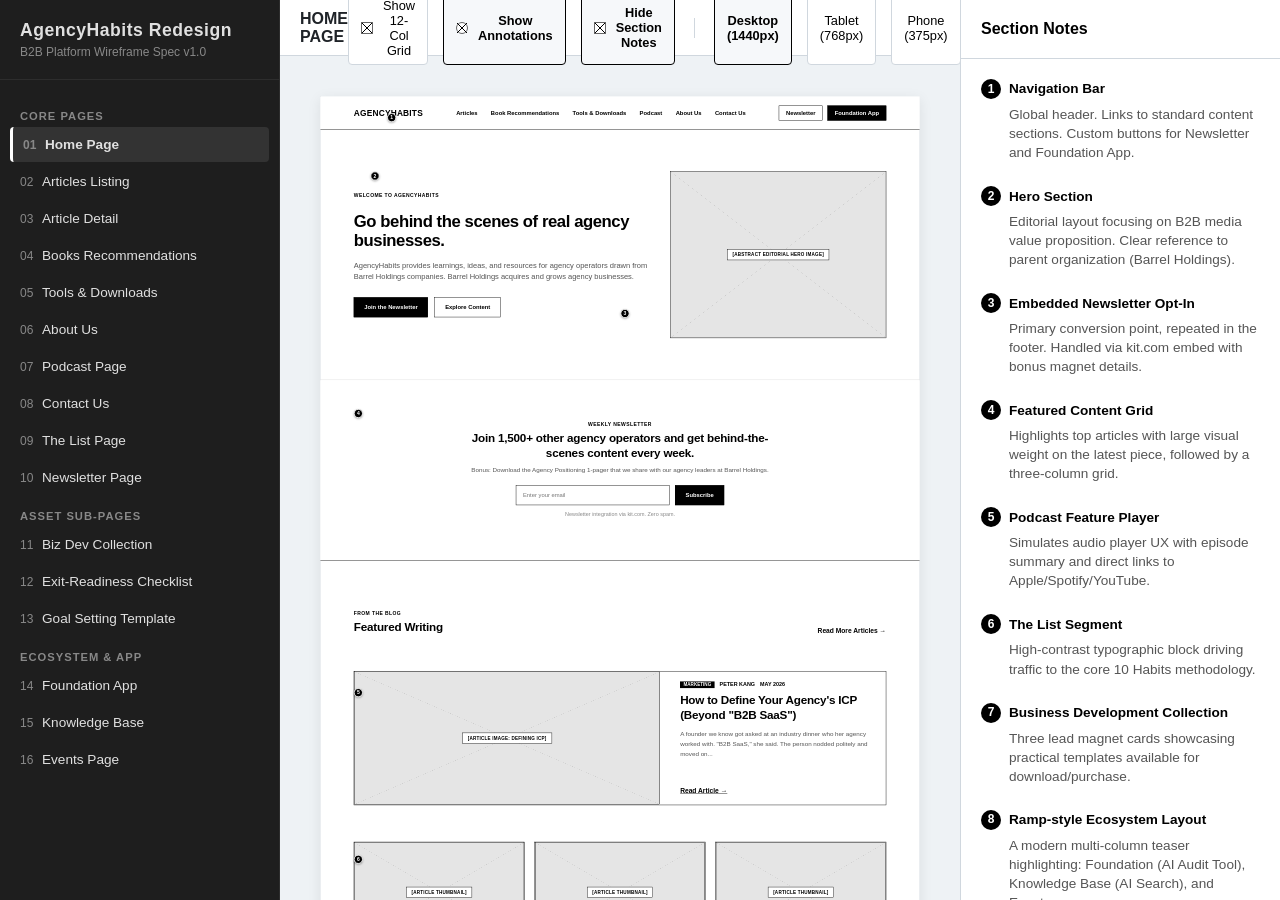
==== agencyhabits-wireframe/index.html @ 3f17bd8f "Add files via upload" ====
<!DOCTYPE html>
<html lang="en">
<head>
  <meta charset="UTF-8">
  <meta name="viewport" content="width=device-width, initial-scale=1.0">
  <title>AgencyHabits Redesign — Wireframes Spec</title>
  <link rel="stylesheet" href="styles.css">
</head>
<body>

  <!-- LEFT PANEL: Side navigation list of wireframes -->
  <aside class="sidebar">
    <div class="sidebar-header">
      <h1>AgencyHabits Redesign</h1>
      <p>B2B Platform Wireframe Spec v1.0</p>
    </div>
    
    <nav class="sidebar-menu">
      <div class="menu-section-title">Core Pages</div>
      <div class="menu-item active" data-page-id="home" onclick="navigateTo('home')">
        <span class="menu-item-num">01</span> Home Page
      </div>
      <div class="menu-item" data-page-id="articles" onclick="navigateTo('articles')">
        <span class="menu-item-num">02</span> Articles Listing
      </div>
      <div class="menu-item" data-page-id="article_template" onclick="navigateTo('article_template')">
        <span class="menu-item-num">03</span> Article Detail
      </div>
      <div class="menu-item" data-page-id="books" onclick="navigateTo('books')">
        <span class="menu-item-num">04</span> Books Recommendations
      </div>
      <div class="menu-item" data-page-id="tools" onclick="navigateTo('tools')">
        <span class="menu-item-num">05</span> Tools & Downloads
      </div>
      <div class="menu-item" data-page-id="about" onclick="navigateTo('about')">
        <span class="menu-item-num">06</span> About Us
      </div>
      <div class="menu-item" data-page-id="podcast" onclick="navigateTo('podcast')">
        <span class="menu-item-num">07</span> Podcast Page
      </div>
      <div class="menu-item" data-page-id="contact" onclick="navigateTo('contact')">
        <span class="menu-item-num">08</span> Contact Us
      </div>
      <div class="menu-item" data-page-id="thelist" onclick="navigateTo('thelist')">
        <span class="menu-item-num">09</span> The List Page
      </div>
      <div class="menu-item" data-page-id="newsletter" onclick="navigateTo('newsletter')">
        <span class="menu-item-num">10</span> Newsletter Page
      </div>

      <div class="menu-section-title">Asset Sub-Pages</div>
      <div class="menu-item" data-page-id="bizdev_collection" onclick="navigateTo('bizdev_collection')">
        <span class="menu-item-num">11</span> Biz Dev Collection
      </div>
      <div class="menu-item" data-page-id="exit_checklist" onclick="navigateTo('exit_checklist')">
        <span class="menu-item-num">12</span> Exit-Readiness Checklist
      </div>
      <div class="menu-item" data-page-id="goal_template" onclick="navigateTo('goal_template')">
        <span class="menu-item-num">13</span> Goal Setting Template
      </div>

      <div class="menu-section-title">Ecosystem & App</div>
      <div class="menu-item" data-page-id="foundation" onclick="navigateTo('foundation')">
        <span class="menu-item-num">14</span> Foundation App
      </div>
      <div class="menu-item" data-page-id="kb" onclick="navigateTo('kb')">
        <span class="menu-item-num">15</span> Knowledge Base
      </div>
      <div class="menu-item" data-page-id="events" onclick="navigateTo('events')">
        <span class="menu-item-num">16</span> Events Page
      </div>
    </nav>
  </aside>

  <!-- MIDDLE: Main layout workspace -->
  <main class="main-layout">
    <!-- Top toolbar controls -->
    <div class="control-bar">
      <div class="page-title-display" id="page-title-display">HOME PAGE</div>
      <div class="view-controls">
        <!-- Canvas view controls -->
        <button class="btn-control" id="btn-grid" onclick="toggleGrid()">
          <span class="wf-icon-placeholder" style="width: 12px; height: 12px; border-color: #666; margin-right: 4px;"></span> Show 12-Col Grid
        </button>
        <button class="btn-control active" id="btn-annotations" onclick="toggleAnnotations()">
          <span class="wf-icon-placeholder wf-icon-circle" style="width: 12px; height: 12px; border-color: #666; margin-right: 4px;"></span> Show Annotations
        </button>
        <button class="btn-control active" id="btn-section-notes" onclick="toggleSectionNotes()">
          <span class="wf-icon-placeholder" style="width: 12px; height: 12px; border-color: #666; margin-right: 4px;"></span> Hide Section Notes
        </button>
        
        <span style="border-left: 1px solid #d0d7de; margin: 0 4px; height: 20px; align-self: center;"></span>

        <!-- Device viewport switcher -->
        <button class="btn-control active" id="btn-device-desktop" onclick="setDeviceView('desktop')">
          Desktop (1440px)
        </button>
        <button class="btn-control" id="btn-device-tablet" onclick="setDeviceView('tablet')">
          Tablet (768px)
        </button>
        <button class="btn-control" id="btn-device-phone" onclick="setDeviceView('phone')">
          Phone (375px)
        </button>
      </div>
    </div>

    <!-- Wireframe canvas space -->
    <div class="canvas-viewport" id="canvas-viewport">
      <div class="canvas-scale-wrapper" id="canvas-scale-wrapper">
        <div class="wireframe-canvas" id="wireframe-canvas">
          <!-- Rendered wireframes and overlay badges go here -->
        </div>
      </div>
    </div>
  </main>

  <!-- RIGHT PANEL: Annotation details -->
  <aside class="annotation-sidebar" id="annotation-sidebar">
    <div class="annotation-sidebar-header">
      <h2>Section Notes</h2>
    </div>
    <div class="annotation-list" id="annotation-list">
      <!-- Annotation items go here -->
    </div>
  </aside>

  <!-- MOBILE ACCESS BLOCK OVERLAY (Triggers on physical phone screen sizes) -->
  <div class="mobile-block-overlay">
    <div class="mobile-block-content">
      <span class="mobile-block-icon">🖥️</span>
      <h2>Цей прототип доступний тільки з ПК</h2>
      <p>Будь ласка, відкрийте це посилання на комп'ютері або ноутбуку для перегляду інтерактивних вайрфреймів.</p>
    </div>
  </div>

  <script src="app.js"></script>
</body>
</html>
---- agencyhabits-wireframe/styles.css ----
/* Design System & Presentation CSS for AgencyHabits Wireframes */

/* 1. PRESENTATION WRAPPER (Figma-like workspace) */
:root {
  --bg-workspace: #eef2f5;
  --bg-sidebar: #1e1e1e;
  --text-sidebar: #e0e0e0;
  --text-sidebar-muted: #888888;
  --border-sidebar: #2d2d2d;
  --accent-blue: #007acc;
  
  /* Wireframe variables */
  --wf-bg: #ffffff;
  --wf-text: #000000;
  --wf-text-muted: #555555;
  --wf-border: #000000;
  --wf-border-muted: #cccccc;
  --wf-placeholder-bg: #e5e5e5;
  --wf-placeholder-text: #666666;
}

* {
  box-sizing: border-box;
  margin: 0;
  padding: 0;
}

body {
  font-family: -apple-system, BlinkMacSystemFont, "Segoe UI", Roboto, Helvetica, Arial, sans-serif;
  background-color: var(--bg-workspace);
  overflow: hidden;
  height: 100vh;
  display: flex;
}

/* Sidebar Navigation */
.sidebar {
  width: 280px;
  min-width: 280px;
  max-width: 280px;
  background-color: var(--bg-sidebar);
  color: var(--text-sidebar);
  border-right: 1px solid var(--border-sidebar);
  display: flex;
  flex-direction: column;
  height: 100vh;
  z-index: 10;
  flex-shrink: 0;
}

.sidebar-header {
  padding: 20px;
  border-bottom: 1px solid var(--border-sidebar);
}

.sidebar-header h1 {
  font-size: 1.1rem;
  font-weight: 700;
  letter-spacing: 0.5px;
}

.sidebar-header p {
  font-size: 0.75rem;
  color: var(--text-sidebar-muted);
  margin-top: 4px;
}

.sidebar-menu {
  flex: 1;
  overflow-y: auto;
  padding: 15px 10px;
}

.menu-section-title {
  font-size: 0.7rem;
  text-transform: uppercase;
  color: var(--text-sidebar-muted);
  font-weight: 700;
  margin: 15px 10px 5px 10px;
  letter-spacing: 1px;
}

.menu-item {
  display: flex;
  align-items: center;
  padding: 10px;
  font-size: 0.85rem;
  color: var(--text-sidebar);
  text-decoration: none;
  border-radius: 4px;
  margin-bottom: 2px;
  cursor: pointer;
  transition: background-color 0.2s;
}

.menu-item:hover {
  background-color: #2a2a2a;
}

.menu-item.active {
  background-color: #333333;
  font-weight: 600;
  border-left: 3px solid #ffffff;
}

.menu-item-num {
  font-size: 0.75rem;
  color: var(--text-sidebar-muted);
  width: 22px;
}

/* Control Bar at Top of Canvas */
.main-layout {
  flex: 1;
  display: flex;
  flex-direction: column;
  height: 100vh;
  position: relative;
  min-width: 0;
}

.control-bar {
  height: 56px;
  background-color: #ffffff;
  border-bottom: 1px solid #d0d7de;
  display: flex;
  align-items: center;
  justify-content: space-between;
  padding: 0 20px;
  z-index: 5;
}

.page-title-display {
  font-size: 1rem;
  font-weight: 600;
  color: #1f2328;
}

.view-controls {
  display: flex;
  gap: 15px;
}

.btn-control {
  background: #ffffff;
  border: 1px solid #d0d7de;
  padding: 6px 12px;
  border-radius: 4px;
  font-size: 0.8rem;
  font-weight: 500;
  cursor: pointer;
  display: flex;
  align-items: center;
  gap: 6px;
}

.btn-control:hover {
  background: #f6f8fa;
  border-color: #8c959f;
}

.btn-control.active {
  background: #f6f8fa;
  border-color: #000000;
  font-weight: 600;
}

/* Main Canvas Viewport */
.canvas-viewport {
  flex: 1;
  overflow-y: auto;
  overflow-x: hidden;
  padding: 40px;
  display: flex;
  justify-content: center;
  align-items: flex-start;
  position: relative;
}

/* Canvas Scale Wrapper to handle Framer-like zoom-to-fit scroll boundaries */
.canvas-scale-wrapper {
  position: relative;
  display: flex;
  justify-content: center;
  align-items: flex-start;
  transform-origin: top center;
  transition: width 0.2s ease, height 0.2s ease;
}

/* Desktop Canvas container (Locks to 1440px wide) */
.wireframe-canvas {
  min-height: 900px;
  background-color: var(--wf-bg);
  box-shadow: 0 8px 30px rgba(0, 0, 0, 0.08);
  border: 1px solid #d0d7de;
  position: relative;
  transform-origin: top center;
  flex-shrink: 0;
  display: flex;
  flex-direction: column;
}

/* 12-Column Grid Overlay */
.grid-overlay {
  position: absolute;
  top: 0;
  left: 0;
  width: 100%;
  height: 100%;
  pointer-events: none;
  z-index: 100;
  display: grid;
  grid-template-columns: repeat(12, 1fr);
  column-gap: 24px;
  padding: 0 80px; /* Generous margins */
  opacity: 0.15;
  display: none; /* Toggleable */
}

.grid-overlay-col {
  background-color: #ff0000;
  height: 100%;
}

/* Annotation Sidebar Pane */
.annotation-sidebar {
  width: 320px;
  min-width: 320px;
  max-width: 320px;
  background-color: #ffffff;
  border-left: 1px solid #d0d7de;
  display: flex;
  flex-direction: column;
  height: 100vh;
  z-index: 10;
  flex-shrink: 0;
}

.annotation-sidebar-header {
  padding: 20px;
  border-bottom: 1px solid #d0d7de;
}

.annotation-sidebar-header h2 {
  font-size: 1rem;
  font-weight: 600;
}

.annotation-list {
  flex: 1;
  overflow-y: auto;
  padding: 20px;
}

.annotation-item {
  margin-bottom: 24px;
  font-size: 0.85rem;
  line-height: 1.4;
}

.annotation-item-header {
  display: flex;
  align-items: center;
  gap: 8px;
  margin-bottom: 6px;
}

.annotation-num {
  width: 20px;
  height: 20px;
  border-radius: 50%;
  background-color: #000000;
  color: #ffffff;
  font-size: 0.75rem;
  font-weight: 700;
  display: flex;
  align-items: center;
  justify-content: center;
}

.annotation-title {
  font-weight: 600;
}

.annotation-body {
  color: #555555;
  padding-left: 28px;
}

.annotation-badge {
  position: absolute;
  width: 22px;
  height: 22px;
  border-radius: 50%;
  background-color: #000000;
  color: #ffffff;
  font-size: 0.75rem;
  font-weight: 700;
  display: flex;
  align-items: center;
  justify-content: center;
  border: 2px solid #ffffff;
  box-shadow: 0 2px 5px rgba(0,0,0,0.3);
  z-index: 99;
  cursor: pointer;
}

/* 2. WIREFRAME GLOBAL COMPONENT STYLING */

/* Typography */
.wf-h1 {
  font-family: inherit;
  font-size: 40px;
  line-height: 1.15;
  font-weight: 800;
  color: var(--wf-text);
  letter-spacing: -1px;
}

.wf-h2 {
  font-family: inherit;
  font-size: 28px;
  line-height: 1.25;
  font-weight: 700;
  color: var(--wf-text);
  letter-spacing: -0.5px;
}

.wf-h3 {
  font-family: inherit;
  font-size: 20px;
  line-height: 1.3;
  font-weight: 700;
  color: var(--wf-text);
}

.wf-h4 {
  font-family: inherit;
  font-size: 16px;
  line-height: 1.4;
  font-weight: 700;
  color: var(--wf-text);
}

.wf-body-large {
  font-size: 18px;
  line-height: 1.5;
  color: var(--wf-text-muted);
}

.wf-body {
  font-size: 15px;
  line-height: 1.6;
  color: var(--wf-text-muted);
}

.wf-body-small {
  font-size: 13px;
  line-height: 1.5;
  color: var(--wf-text-muted);
}

/* Grid & Layout Units */
.grid-container {
  display: grid;
  grid-template-columns: repeat(12, 1fr);
  column-gap: 24px;
  row-gap: 48px; /* Generous spacing between rows when wrapping */
  padding: 0 80px;
  width: 100%;
}

.wf-section-pad {
  padding-top: 120px; /* Enormous breathing room */
  padding-bottom: 120px; /* Enormous breathing room */
  border-bottom: 1px solid var(--wf-border-muted);
}

/* Global Nav Bar */
.wf-nav {
  height: 80px;
  border-bottom: 1px solid var(--wf-border);
  display: flex;
  align-items: center;
  justify-content: space-between;
  padding: 0 80px;
  background: var(--wf-bg);
}

.wf-logo {
  font-size: 20px;
  font-weight: 800;
  text-transform: uppercase;
  letter-spacing: 0.5px;
  text-decoration: none;
  color: var(--wf-text);
}

.wf-nav-links {
  display: flex;
  gap: 32px;
}

.wf-nav-link {
  text-decoration: none;
  font-size: 14px;
  font-weight: 600;
  color: var(--wf-text);
}

.wf-nav-link:hover {
  text-decoration: underline;
}

/* Global Footer */
.wf-footer {
  border-top: 1px solid var(--wf-border);
  padding: 100px 80px;
  background: var(--wf-bg);
}

.wf-footer-top {
  display: flex;
  justify-content: space-between;
  margin-bottom: 40px;
}

.wf-footer-links {
  display: grid;
  grid-template-columns: repeat(2, 1fr);
  column-gap: 60px;
  row-gap: 12px;
}

.wf-footer-link {
  font-size: 14px;
  text-decoration: none;
  color: var(--wf-text);
  font-weight: 500;
}

.wf-footer-link:hover {
  text-decoration: underline;
}

.wf-footer-bottom {
  display: flex;
  justify-content: space-between;
  align-items: center;
  padding-top: 24px;
  border-top: 1px solid var(--wf-border-muted);
}

.wf-footer-copyright {
  font-size: 13px;
  color: var(--wf-text-muted);
}

/* Shared UI Components */
.wf-btn {
  display: inline-flex;
  align-items: center;
  justify-content: center;
  padding: 12px 24px;
  font-size: 14px;
  font-weight: 600;
  text-decoration: none;
  cursor: pointer;
  height: 48px;
  border-radius: 0; /* Boxy wireframe aesthetic */
  transition: opacity 0.2s;
}

.wf-btn-primary {
  background-color: var(--wf-text);
  color: var(--wf-bg);
  border: 1px solid var(--wf-text);
}

.wf-btn-secondary {
  background-color: var(--wf-bg);
  color: var(--wf-text);
  border: 1px solid var(--wf-text);
}

.wf-btn-primary:hover, .wf-btn-secondary:hover {
  opacity: 0.8;
}

.wf-input-text {
  height: 48px;
  padding: 0 16px;
  border: 1px solid var(--wf-border);
  font-size: 14px;
  outline: none;
  background-color: var(--wf-bg);
  width: 100%;
}

.wf-label {
  font-size: 12px;
  font-weight: 700;
  text-transform: uppercase;
  letter-spacing: 1px;
  display: block;
  margin-bottom: 8px;
}

/* Custom Wireframe Placeholders */
.wf-placeholder-box {
  background-color: var(--wf-placeholder-bg);
  border: 1px solid var(--wf-border);
  position: relative;
  display: flex;
  align-items: center;
  justify-content: center;
  overflow: hidden;
}

/* Standard X Background for Wireframe Placeholders */
.wf-placeholder-box::before, .wf-placeholder-box::after {
  content: "";
  position: absolute;
  top: 0;
  left: 0;
  width: 100%;
  height: 100%;
  pointer-events: none;
}

.wf-placeholder-box::before {
  background: linear-gradient(to top right, transparent calc(50% - 0.5px), var(--wf-border-muted) 50%, transparent calc(50% + 0.5px));
}

.wf-placeholder-box::after {
  background: linear-gradient(to top left, transparent calc(50% - 0.5px), var(--wf-border-muted) 50%, transparent calc(50% + 0.5px));
}

.wf-placeholder-label {
  background-color: var(--wf-bg);
  color: var(--wf-text);
  padding: 6px 12px;
  border: 1px solid var(--wf-border);
  font-size: 11px;
  font-weight: 700;
  text-transform: uppercase;
  z-index: 1;
  letter-spacing: 0.5px;
}

/* Geometric Icon Placeholders */
.wf-icon-placeholder {
  width: 24px;
  height: 24px;
  border: 1px solid var(--wf-border);
  display: inline-flex;
  align-items: center;
  justify-content: center;
  position: relative;
  background-color: var(--wf-bg);
  flex-shrink: 0;
}

.wf-icon-placeholder::before, .wf-icon-placeholder::after {
  content: "";
  position: absolute;
  top: 0;
  left: 0;
  width: 100%;
  height: 100%;
}
.wf-icon-placeholder::before {
  background: linear-gradient(to top right, transparent calc(50% - 0.5px), var(--wf-border) 50%, transparent calc(50% + 0.5px));
}
.wf-icon-placeholder::after {
  background: linear-gradient(to top left, transparent calc(50% - 0.5px), var(--wf-border) 50%, transparent calc(50% + 0.5px));
}

.wf-icon-circle {
  border-radius: 50%;
}

/* 3. PAGE-SPECIFIC CONTAINER ELEMENTS */

.wf-newsletter-cta-band {
  background-color: var(--wf-bg);
  border-bottom: 1px solid var(--wf-border);
  padding: 100px 80px;
}

.wf-newsletter-cta-content {
  max-width: 800px;
  margin: 0 auto;
  text-align: center;
}

.wf-newsletter-form {
  display: flex;
  gap: 12px;
  margin-top: 24px;
  justify-content: center;
  max-width: 500px;
  margin-left: auto;
  margin-right: auto;
}

/* Article Cards */
.wf-article-card {
  border: 1px solid var(--wf-border);
  background: var(--wf-bg);
  display: flex;
  flex-direction: column;
}

.wf-article-card-large {
  grid-column: span 12;
  display: grid;
  grid-template-columns: repeat(12, 1fr);
  column-gap: 24px;
  border: 1px solid var(--wf-border);
}

.wf-article-card-image {
  height: 240px;
  width: 100%;
}

.wf-article-card-content {
  padding: 24px;
  display: flex;
  flex-direction: column;
  justify-content: space-between;
  flex: 1;
}

.wf-meta-row {
  display: flex;
  align-items: center;
  gap: 12px;
  margin-bottom: 12px;
  font-size: 13px;
  font-weight: 600;
  text-transform: uppercase;
}

.wf-category-tag {
  background: var(--wf-text);
  color: var(--wf-bg);
  padding: 2px 8px;
  font-size: 11px;
}

/* Book Cards */
.wf-book-card {
  border: 1px solid var(--wf-border);
  padding: 24px;
  display: flex;
  gap: 24px;
  background: var(--wf-bg);
}

.wf-book-cover {
  width: 120px;
  height: 180px;
  flex-shrink: 0;
}

.wf-book-info {
  display: flex;
  flex-direction: column;
  justify-content: space-between;
}

/* Tool cards */
.wf-tool-card {
  border: 1px solid var(--wf-border);
  display: flex;
  margin-bottom: 40px;
  background: var(--wf-bg);
}

.wf-tool-card-reverse {
  flex-direction: row-reverse;
}

.wf-tool-image {
  width: 50%;
  height: 360px;
}

.wf-tool-content {
  width: 50%;
  padding: 48px;
  display: flex;
  flex-direction: column;
  justify-content: center;
}

/* Accordion */
.wf-accordion {
  border: 1px solid var(--wf-border);
  margin-bottom: 12px;
  background: var(--wf-bg);
}

.wf-accordion-header {
  padding: 20px 24px;
  font-weight: 700;
  display: flex;
  justify-content: space-between;
  align-items: center;
  cursor: pointer;
  user-select: none;
}

.wf-accordion-content {
  padding: 0 24px 20px 24px;
  color: var(--wf-text-muted);
  display: none;
}

.wf-accordion.open .wf-accordion-content {
  display: block;
}

.wf-accordion-icon {
  font-size: 18px;
  font-weight: bold;
}

/* Filter Tabs */
.wf-filters {
  display: flex;
  gap: 8px;
  margin-top: 24px;
  margin-bottom: 40px;
  flex-wrap: wrap;
  align-items: center;
  justify-content: space-between;
}

.wf-filter-tabs {
  display: flex;
  gap: 8px;
  flex-wrap: wrap;
}

.wf-filter-tab {
  padding: 8px 16px;
  border: 1px solid var(--wf-border-muted);
  font-size: 13px;
  font-weight: 600;
  cursor: pointer;
  background: var(--wf-bg);
}

.wf-filter-tab.active {
  border-color: var(--wf-border);
  background: var(--wf-text);
  color: var(--wf-bg);
}

/* Reading Progress Bar */
.wf-reading-progress-container {
  position: sticky;
  top: 0;
  width: 100%;
  height: 4px;
  background-color: var(--wf-border-muted);
  z-index: 1000;
}

.wf-reading-progress-bar {
  height: 100%;
  width: 30%; /* Will animate or stay static in wireframe */
  background-color: var(--wf-text);
}

/* Numbered Items for The List */
.wf-list-item {
  padding: 60px 0;
  border-bottom: 1px solid var(--wf-border-muted);
}

.wf-list-item-num {
  font-size: 64px;
  font-family: Georgia, serif;
  font-weight: bold;
  line-height: 1;
  margin-bottom: 16px;
}

/* General Layout helpers */
.flex-row {
  display: flex;
}

.gap-large {
  gap: 40px;
}

.align-center {
  align-items: center;
}

.justify-between {
  justify-content: space-between;
}

.flex-1 {
  flex: 1;
}

.width-60 {
  width: 60%;
}

.width-40 {
  width: 40%;
}

/* 4. RESPONSIVE MEDIA QUERIES FOR WIREFRAME CANVAS CONTENT (REMOVED: Handled dynamically by canvas device switcher to prevent desktop layout breakage on narrow browser viewports) */

/* 5. CANVAS DEVICE SWITCHER SPECIFIC OVERRIDES */
.wireframe-canvas.view-desktop {
  width: 1440px !important;
  min-width: 1440px !important;
  max-width: 1440px !important;
}

.wireframe-canvas.view-tablet {
  width: 768px !important;
  min-width: 768px !important;
  max-width: 768px !important;
}

.wireframe-canvas.view-phone {
  width: 375px !important;
  min-width: 375px !important;
  max-width: 375px !important;
}

/* Tablet Responsive Canvas Overrides */
.view-tablet .grid-container {
  padding: 0 40px !important;
  column-gap: 20px !important;
  row-gap: 32px !important;
}

.view-tablet .grid-container > * {
  grid-column: span 12 !important;
}

.view-tablet .wf-section-pad {
  padding-top: 80px !important;
  padding-bottom: 80px !important;
}

.view-tablet .wf-nav {
  padding: 20px 40px !important;
  height: auto !important;
  flex-direction: column !important;
  gap: 16px !important;
}

.view-tablet .wf-nav-links {
  gap: 16px !important;
  flex-wrap: wrap !important;
  justify-content: center !important;
}

.view-tablet .wf-article-card-large {
  grid-template-columns: 1fr !important;
}

.view-tablet .wf-article-card-large > div {
  grid-column: span 12 !important;
}

.view-tablet .wf-footer, .view-tablet .wf-newsletter-cta-band {
  padding: 60px 40px !important;
}

/* Tablet Typography Overrides */
.view-tablet .wf-h1 { font-size: 32px !important; line-height: 1.2 !important; }
.view-tablet .wf-h2 { font-size: 24px !important; line-height: 1.25 !important; }
.view-tablet .wf-h3 { font-size: 18px !important; line-height: 1.3 !important; }
.view-tablet .wf-h4 { font-size: 15px !important; }


/* Phone Responsive Canvas Overrides */
.view-phone .grid-container {
  padding: 0 20px !important;
  column-gap: 12px !important;
  row-gap: 24px !important;
}

.view-phone .grid-container > * {
  grid-column: span 12 !important;
}

.view-phone .wf-section-pad {
  padding-top: 60px !important;
  padding-bottom: 60px !important;
}

.view-phone .wf-nav {
  padding: 16px 20px !important;
  height: auto !important;
  flex-direction: column !important;
  gap: 12px !important;
  align-items: center !important;
}

.view-phone .wf-nav-links {
  flex-direction: column !important;
  gap: 12px !important;
  align-items: center !important;
}

.view-phone .wf-article-card-large {
  grid-template-columns: 1fr !important;
}

.view-phone .wf-article-card-large > div {
  grid-column: span 12 !important;
}

.view-phone .wf-footer, .view-phone .wf-newsletter-cta-band {
  padding: 48px 20px !important;
}

/* Phone Typography Overrides */
.view-phone .wf-h1 { font-size: 24px !important; line-height: 1.25 !important; letter-spacing: -0.5px !important; }
.view-phone .wf-h2 { font-size: 20px !important; line-height: 1.3 !important; }
.view-phone .wf-h3 { font-size: 16px !important; line-height: 1.35 !important; }
.view-phone .wf-h4 { font-size: 14px !important; }
.view-phone .wf-body-large { font-size: 15px !important; line-height: 1.5 !important; }
.view-phone .wf-body { font-size: 14px !important; line-height: 1.55 !important; }
.view-phone .wf-body-small { font-size: 12px !important; line-height: 1.5 !important; }


/* Universal selector overrides inside Tablet / Phone views to stack 2-col and 3-col layouts */
.view-tablet div[style*="grid-template-columns: repeat(2, 1fr)"],
.view-phone div[style*="grid-template-columns: repeat(2, 1fr)"],
.view-tablet div[style*="grid-template-columns: repeat(3, 1fr)"],
.view-phone div[style*="grid-template-columns: repeat(3, 1fr)"],
.view-tablet div[style*="grid-template-columns: repeat(12, 1fr)"],
.view-phone div[style*="grid-template-columns: repeat(12, 1fr)"] {
  grid-template-columns: 1fr !important;
  gap: 24px !important;
}

/* Force all inline grid items to span full width to prevent column breakage */
.view-tablet [style*="grid-column"],
.view-phone [style*="grid-column"] {
  grid-column: 1 / -1 !important;
}

/* Reset hardcoded height sections to flow dynamically when stacked */
.view-tablet section[style*="height:"],
.view-phone section[style*="height:"] {
  height: auto !important;
  min-height: 500px !important;
  padding-top: 60px !important;
  padding-bottom: 60px !important;
}

.view-tablet .wf-tool-card, .view-phone .wf-tool-card {
  flex-direction: column !important;
}

.view-tablet .wf-tool-image, .view-phone .wf-tool-image,
.view-tablet .wf-tool-content, .view-phone .wf-tool-content {
  width: 100% !important;
  padding: 24px !important;
}

.view-phone .wf-placeholder-box {
  height: 160px !important; /* Scale down card thumbnails and images on mobile */
  min-height: 0 !important; /* Overrides inline min-heights like 320px */
}

.view-tablet .wf-placeholder-box {
  min-height: 0 !important; /* Overrides inline min-heights like 320px */
}

.view-phone .annotation-badge {
  left: auto !important;
  right: 12px !important;
}

.view-phone .wf-newsletter-form {
  flex-direction: column !important;
  width: 100% !important;
  max-width: 100% !important;
  gap: 12px !important;
}

.view-phone .wf-newsletter-form input,
.view-phone .wf-newsletter-form button {
  width: 100% !important;
}

/* Stacking book cards on mobile to avoid horizontal squishing */
.view-phone .wf-book-card {
  flex-direction: column !important;
  align-items: center !important;
  text-align: center !important;
  gap: 16px !important;
  padding: 20px !important;
}

.view-phone .wf-book-cover {
  width: 100px !important;
  height: 150px !important;
}

.view-phone .wf-book-info {
  gap: 12px !important;
}

/* Resizing list step numbers to fit mobile screen widths */
.view-phone .wf-list-item-num {
  font-size: 48px !important;
  margin-bottom: 8px !important;
}

.view-tablet .wf-list-item-num {
  font-size: 56px !important;
}

/* Universal selector overrides for inline padded blocks inside Tablet / Phone views */
.view-phone [style*="padding: 48px"] { padding: 24px !important; }
.view-phone [style*="padding: 40px"] { padding: 20px !important; }
.view-phone [style*="padding: 32px"] { padding: 16px !important; }
.view-phone [style*="padding: 24px"] { padding: 16px !important; }
.view-phone [style*="padding: 20px"] { padding: 12px !important; }

.view-tablet [style*="padding: 48px"] { padding: 32px !important; }
.view-tablet [style*="padding: 40px"] { padding: 24px !important; }
.view-tablet [style*="padding: 32px"] { padding: 20px !important; }


/* ==========================================
   PHASE 5 SPECIFIC BUG FIXES (MOBILE ADAPTATION)
   ========================================== */

/* 1. Footer layout fixes on mobile (stacked top, stacked bottom, 2-col links) */
.view-phone .wf-footer-top {
  flex-direction: column !important;
  align-items: flex-start !important;
  gap: 32px !important;
}

.view-phone .wf-footer-links {
  grid-template-columns: repeat(2, 1fr) !important;
  gap: 16px !important;
  width: 100% !important;
}

.view-phone .wf-footer-bottom {
  flex-direction: column !important;
  align-items: flex-start !important;
  gap: 12px !important;
}

/* 2. Home Page Featured Podcast Player mobile stack and centering */
.view-phone div[style*="display: flex; gap: 24px; align-items: center;"] {
  flex-direction: column !important;
  align-items: center !important;
  text-align: center !important;
}

.view-phone div[style*="display: flex; gap: 24px; align-items: center;"] .wf-placeholder-box {
  width: 160px !important;
  height: 160px !important;
  margin-bottom: 8px !important;
}

.view-phone div[style*="display: flex; gap: 24px; align-items: center;"] div[style*="display: flex; align-items: center;"] {
  flex-direction: column !important;
  align-items: center !important;
  gap: 8px !important;
}

/* 3. Articles Listing Featured section layouts stack and size equalization */
.view-phone div[style*="grid-template-columns: repeat(12, 1fr)"] > div[style*="grid-column: span 8"],
.view-tablet div[style*="grid-template-columns: repeat(12, 1fr)"] > div[style*="grid-column: span 8"] {
  height: 220px !important;
}

.view-phone div[style*="grid-template-columns: repeat(12, 1fr)"] > div[style*="grid-column: span 8"] p,
.view-tablet div[style*="grid-template-columns: repeat(12, 1fr)"] > div[style*="grid-column: span 8"] p {
  display: none !important; /* Hide long excerpt paragraph */
}

.view-phone div[style*="grid-template-columns: repeat(12, 1fr)"] > div[style*="grid-column: span 8"] h2,
.view-tablet div[style*="grid-template-columns: repeat(12, 1fr)"] > div[style*="grid-column: span 8"] h2 {
  font-size: 16px !important;
  line-height: 1.3 !important;
}

.view-phone div[style*="grid-template-columns: repeat(12, 1fr)"] > div[style*="grid-column: span 8"] div[style*="padding: 40px"],
.view-tablet div[style*="grid-template-columns: repeat(12, 1fr)"] > div[style*="grid-column: span 8"] div[style*="padding: 40px"] {
  padding: 20px !important;
}

.view-phone div[style*="grid-template-columns: repeat(12, 1fr)"] > div[style*="grid-column: span 4"],
.view-tablet div[style*="grid-template-columns: repeat(12, 1fr)"] > div[style*="grid-column: span 4"] {
  height: auto !important;
  display: flex !important;
  flex-direction: column !important;
  gap: 24px !important;
}

.view-phone div[style*="grid-template-columns: repeat(12, 1fr)"] > div[style*="grid-column: span 4"] > div,
.view-tablet div[style*="grid-template-columns: repeat(12, 1fr)"] > div[style*="grid-column: span 4"] > div {
  height: 220px !important;
  flex: none !important;
}

/* 4. Podcast Page Archive Search Layout & Stacking list items */
.view-phone div[style*="display: flex; justify-content: space-between; align-items: center; padding: 20px; border: 1px solid #000;"] {
  flex-direction: column !important;
  align-items: stretch !important;
  gap: 16px !important;
  padding: 16px !important;
}

.view-phone div[style*="display: flex; justify-content: space-between; align-items: center; padding: 20px; border: 1px solid #000;"] > div[style*="display: flex; align-items: center; gap: 20px;"] {
  flex-wrap: wrap !important;
  gap: 12px !important;
}

.view-phone div[style*="display: flex; justify-content: space-between; align-items: center; padding: 20px; border: 1px solid #000;"] > div[style*="display: flex; align-items: center; gap: 20px;"] > div {
  width: 100% !important; /* Force title text wrap */
}

.view-phone div[style*="display: flex; justify-content: space-between; align-items: center; padding: 20px; border: 1px solid #000;"] button {
  width: 100% !important;
}

/* General Archive Headers stack (All Episodes search stack) */
.view-phone div[style*="display: flex; justify-content: space-between; align-items: center; margin-bottom: 32px;"] {
  flex-direction: column !important;
  align-items: flex-start !important;
  gap: 12px !important;
}

.view-phone div[style*="display: flex; justify-content: space-between; align-items: center; margin-bottom: 32px;"] div {
  width: 100% !important;
}

.view-phone div[style*="display: flex; justify-content: space-between; align-items: center; margin-bottom: 32px;"] input {
  width: 100% !important;
}

/* 5. Foundation App output preview tabs stack & content layout stack */
.view-phone div[style*="display: flex; border-bottom: 1px solid #000; background: #eee;"] {
  flex-direction: column !important;
  background: #eee !important;
}

.view-phone div[style*="display: flex; border-bottom: 1px solid #000; background: #eee;"] > div {
  border-bottom: 1px solid #000 !important;
  border-right: none !important;
  text-align: center !important;
  padding: 12px !important;
  width: 100% !important;
}

.view-phone #foundation-tab-content {
  flex-direction: column !important;
  padding: 20px !important;
  gap: 20px !important;
  text-align: center !important;
}

.view-phone #foundation-tab-content > div {
  width: 100% !important;
}

.view-phone #foundation-tab-content .wf-placeholder-box {
  width: 100% !important;
  height: 160px !important;
}

/* 6. Events Page Past Sessions layout stack */
.view-phone div[style*="display: flex; justify-content: space-between; align-items: center; padding: 16px; border-bottom: 1px solid #ddd;"] {
  flex-direction: column !important;
  align-items: flex-start !important;
  gap: 12px !important;
  padding: 16px 0 !important;
}

.view-phone div[style*="display: flex; justify-content: space-between; align-items: center; padding: 16px; border-bottom: 1px solid #ddd;"] > span {
  width: auto !important; /* Reset date width */
}

/* 7. Mobile Access Block Overlay (Triggers on phone browser widths) */
.mobile-block-overlay {
  display: none;
  position: fixed;
  top: 0;
  left: 0;
  width: 100vw;
  height: 100vh;
  background-color: #1a1a1a;
  color: #ffffff;
  z-index: 99999;
  justify-content: center;
  align-items: center;
  text-align: center;
  padding: 32px;
  box-sizing: border-box;
}

.mobile-block-content {
  max-width: 320px;
  display: flex;
  flex-direction: column;
  align-items: center;
  gap: 16px;
}

.mobile-block-icon {
  font-size: 56px;
  line-height: 1;
}

.mobile-block-content h2 {
  font-size: 22px;
  font-weight: 700;
  letter-spacing: -0.5px;
  line-height: 1.25;
  margin: 0;
}

.mobile-block-content p {
  font-size: 14px;
  line-height: 1.5;
  color: #999999;
  margin: 0;
}

/* Query targets window size below 768px (real mobile screen width) */
@media (max-width: 767px) {
  .mobile-block-overlay {
    display: flex;
  }
}
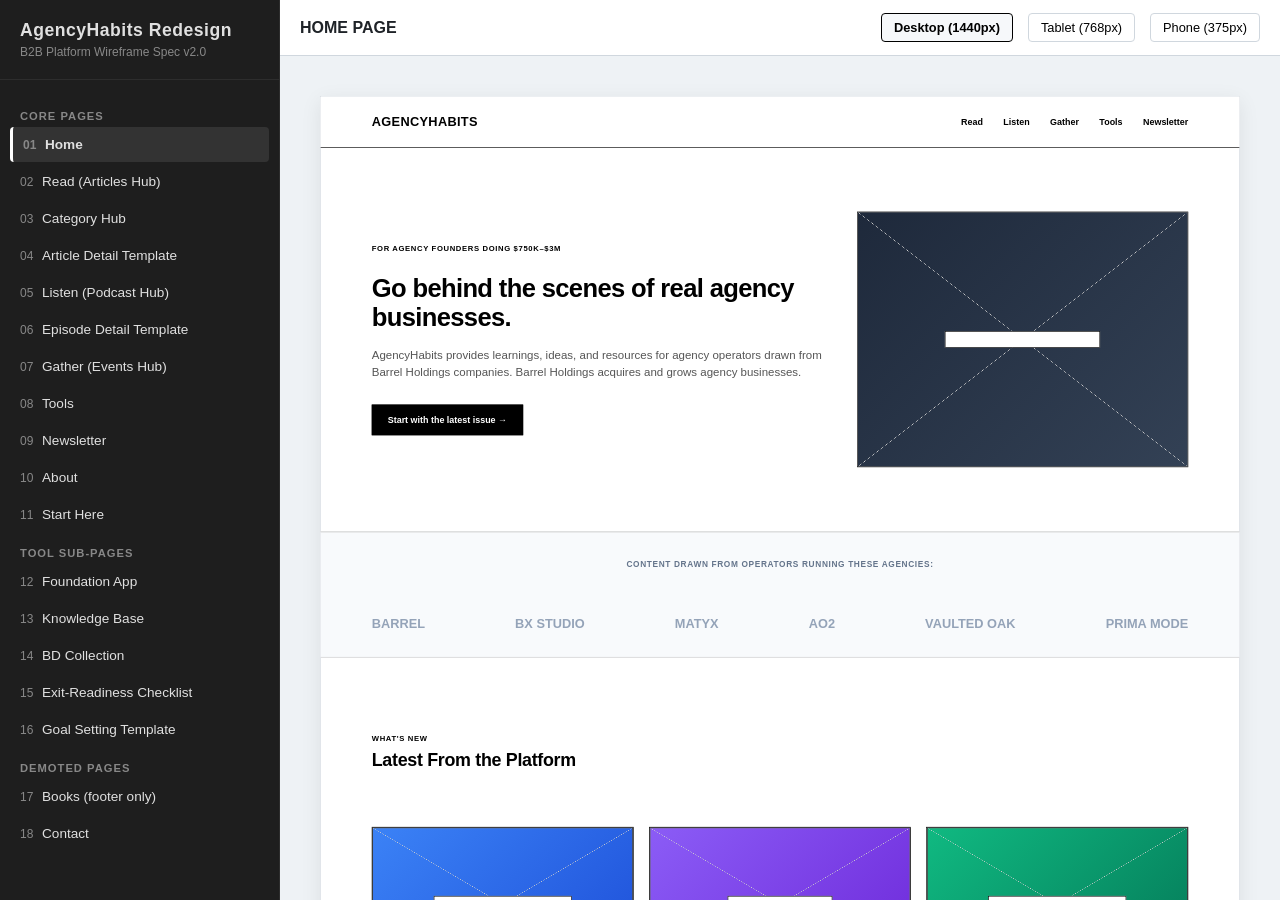
==== commit ea7ab8cb: "Update files in nested folder to match the root folder" ====
--- a/agencyhabits-wireframe/index.html
+++ b/agencyhabits-wireframe/index.html
@@ -12,62 +12,68 @@
   <aside class="sidebar">
     <div class="sidebar-header">
       <h1>AgencyHabits Redesign</h1>
-      <p>B2B Platform Wireframe Spec v1.0</p>
+      <p>B2B Platform Wireframe Spec v2.0</p>
     </div>
     
     <nav class="sidebar-menu">
       <div class="menu-section-title">Core Pages</div>
       <div class="menu-item active" data-page-id="home" onclick="navigateTo('home')">
-        <span class="menu-item-num">01</span> Home Page
+        <span class="menu-item-num">01</span> Home
       </div>
-      <div class="menu-item" data-page-id="articles" onclick="navigateTo('articles')">
-        <span class="menu-item-num">02</span> Articles Listing
+      <div class="menu-item" data-page-id="read" onclick="navigateTo('read')">
+        <span class="menu-item-num">02</span> Read (Articles Hub)
+      </div>
+      <div class="menu-item" data-page-id="category_hub" onclick="navigateTo('category_hub')">
+        <span class="menu-item-num">03</span> Category Hub
       </div>
       <div class="menu-item" data-page-id="article_template" onclick="navigateTo('article_template')">
-        <span class="menu-item-num">03</span> Article Detail
+        <span class="menu-item-num">04</span> Article Detail Template
       </div>
-      <div class="menu-item" data-page-id="books" onclick="navigateTo('books')">
-        <span class="menu-item-num">04</span> Books Recommendations
+      <div class="menu-item" data-page-id="listen" onclick="navigateTo('listen')">
+        <span class="menu-item-num">05</span> Listen (Podcast Hub)
+      </div>
+      <div class="menu-item" data-page-id="episode_template" onclick="navigateTo('episode_template')">
+        <span class="menu-item-num">06</span> Episode Detail Template
+      </div>
+      <div class="menu-item" data-page-id="gather" onclick="navigateTo('gather')">
+        <span class="menu-item-num">07</span> Gather (Events Hub)
       </div>
       <div class="menu-item" data-page-id="tools" onclick="navigateTo('tools')">
-        <span class="menu-item-num">05</span> Tools & Downloads
+        <span class="menu-item-num">08</span> Tools
+      </div>
+      <div class="menu-item" data-page-id="newsletter" onclick="navigateTo('newsletter')">
+        <span class="menu-item-num">09</span> Newsletter
       </div>
       <div class="menu-item" data-page-id="about" onclick="navigateTo('about')">
-        <span class="menu-item-num">06</span> About Us
+        <span class="menu-item-num">10</span> About
       </div>
-      <div class="menu-item" data-page-id="podcast" onclick="navigateTo('podcast')">
-        <span class="menu-item-num">07</span> Podcast Page
+      <div class="menu-item" data-page-id="start_here" onclick="navigateTo('start_here')">
+        <span class="menu-item-num">11</span> Start Here
+      </div>
+
+      <div class="menu-section-title">Tool Sub-Pages</div>
+      <div class="menu-item" data-page-id="foundation" onclick="navigateTo('foundation')">
+        <span class="menu-item-num">12</span> Foundation App
+      </div>
+      <div class="menu-item" data-page-id="kb" onclick="navigateTo('kb')">
+        <span class="menu-item-num">13</span> Knowledge Base
+      </div>
+      <div class="menu-item" data-page-id="bizdev_collection" onclick="navigateTo('bizdev_collection')">
+        <span class="menu-item-num">14</span> BD Collection
+      </div>
+      <div class="menu-item" data-page-id="exit_checklist" onclick="navigateTo('exit_checklist')">
+        <span class="menu-item-num">15</span> Exit-Readiness Checklist
+      </div>
+      <div class="menu-item" data-page-id="goal_template" onclick="navigateTo('goal_template')">
+        <span class="menu-item-num">16</span> Goal Setting Template
+      </div>
+
+      <div class="menu-section-title">Demoted Pages</div>
+      <div class="menu-item" data-page-id="books" onclick="navigateTo('books')">
+        <span class="menu-item-num">17</span> Books (footer only)
       </div>
       <div class="menu-item" data-page-id="contact" onclick="navigateTo('contact')">
-        <span class="menu-item-num">08</span> Contact Us
-      </div>
-      <div class="menu-item" data-page-id="thelist" onclick="navigateTo('thelist')">
-        <span class="menu-item-num">09</span> The List Page
-      </div>
-      <div class="menu-item" data-page-id="newsletter" onclick="navigateTo('newsletter')">
-        <span class="menu-item-num">10</span> Newsletter Page
-      </div>
-
-      <div class="menu-section-title">Asset Sub-Pages</div>
-      <div class="menu-item" data-page-id="bizdev_collection" onclick="navigateTo('bizdev_collection')">
-        <span class="menu-item-num">11</span> Biz Dev Collection
-      </div>
-      <div class="menu-item" data-page-id="exit_checklist" onclick="navigateTo('exit_checklist')">
-        <span class="menu-item-num">12</span> Exit-Readiness Checklist
-      </div>
-      <div class="menu-item" data-page-id="goal_template" onclick="navigateTo('goal_template')">
-        <span class="menu-item-num">13</span> Goal Setting Template
-      </div>
-
-      <div class="menu-section-title">Ecosystem & App</div>
-      <div class="menu-item" data-page-id="foundation" onclick="navigateTo('foundation')">
-        <span class="menu-item-num">14</span> Foundation App
-      </div>
-      <div class="menu-item" data-page-id="kb" onclick="navigateTo('kb')">
-        <span class="menu-item-num">15</span> Knowledge Base
-      </div>
-      <div class="menu-item" data-page-id="events" onclick="navigateTo('events')">
-        <span class="menu-item-num">16</span> Events Page
+        <span class="menu-item-num">18</span> Contact
       </div>
     </nav>
   </aside>
@@ -78,19 +84,6 @@
     <div class="control-bar">
       <div class="page-title-display" id="page-title-display">HOME PAGE</div>
       <div class="view-controls">
-        <!-- Canvas view controls -->
-        <button class="btn-control" id="btn-grid" onclick="toggleGrid()">
-          <span class="wf-icon-placeholder" style="width: 12px; height: 12px; border-color: #666; margin-right: 4px;"></span> Show 12-Col Grid
-        </button>
-        <button class="btn-control active" id="btn-annotations" onclick="toggleAnnotations()">
-          <span class="wf-icon-placeholder wf-icon-circle" style="width: 12px; height: 12px; border-color: #666; margin-right: 4px;"></span> Show Annotations
-        </button>
-        <button class="btn-control active" id="btn-section-notes" onclick="toggleSectionNotes()">
-          <span class="wf-icon-placeholder" style="width: 12px; height: 12px; border-color: #666; margin-right: 4px;"></span> Hide Section Notes
-        </button>
-        
-        <span style="border-left: 1px solid #d0d7de; margin: 0 4px; height: 20px; align-self: center;"></span>
-
         <!-- Device viewport switcher -->
         <button class="btn-control active" id="btn-device-desktop" onclick="setDeviceView('desktop')">
           Desktop (1440px)
@@ -114,22 +107,13 @@
     </div>
   </main>
 
-  <!-- RIGHT PANEL: Annotation details -->
-  <aside class="annotation-sidebar" id="annotation-sidebar">
-    <div class="annotation-sidebar-header">
-      <h2>Section Notes</h2>
-    </div>
-    <div class="annotation-list" id="annotation-list">
-      <!-- Annotation items go here -->
-    </div>
-  </aside>
 
   <!-- MOBILE ACCESS BLOCK OVERLAY (Triggers on physical phone screen sizes) -->
   <div class="mobile-block-overlay">
     <div class="mobile-block-content">
       <span class="mobile-block-icon">🖥️</span>
-      <h2>Цей прототип доступний тільки з ПК</h2>
-      <p>Будь ласка, відкрийте це посилання на комп'ютері або ноутбуку для перегляду інтерактивних вайрфреймів.</p>
+      <h2>Desktop Only Access</h2>
+      <p>Please open this link on a desktop computer or laptop to view the interactive wireframes.</p>
     </div>
   </div>
 
--- a/agencyhabits-wireframe/styles.css
+++ b/agencyhabits-wireframe/styles.css
@@ -222,88 +222,6 @@
   height: 100%;
 }
 
-/* Annotation Sidebar Pane */
-.annotation-sidebar {
-  width: 320px;
-  min-width: 320px;
-  max-width: 320px;
-  background-color: #ffffff;
-  border-left: 1px solid #d0d7de;
-  display: flex;
-  flex-direction: column;
-  height: 100vh;
-  z-index: 10;
-  flex-shrink: 0;
-}
-
-.annotation-sidebar-header {
-  padding: 20px;
-  border-bottom: 1px solid #d0d7de;
-}
-
-.annotation-sidebar-header h2 {
-  font-size: 1rem;
-  font-weight: 600;
-}
-
-.annotation-list {
-  flex: 1;
-  overflow-y: auto;
-  padding: 20px;
-}
-
-.annotation-item {
-  margin-bottom: 24px;
-  font-size: 0.85rem;
-  line-height: 1.4;
-}
-
-.annotation-item-header {
-  display: flex;
-  align-items: center;
-  gap: 8px;
-  margin-bottom: 6px;
-}
-
-.annotation-num {
-  width: 20px;
-  height: 20px;
-  border-radius: 50%;
-  background-color: #000000;
-  color: #ffffff;
-  font-size: 0.75rem;
-  font-weight: 700;
-  display: flex;
-  align-items: center;
-  justify-content: center;
-}
-
-.annotation-title {
-  font-weight: 600;
-}
-
-.annotation-body {
-  color: #555555;
-  padding-left: 28px;
-}
-
-.annotation-badge {
-  position: absolute;
-  width: 22px;
-  height: 22px;
-  border-radius: 50%;
-  background-color: #000000;
-  color: #ffffff;
-  font-size: 0.75rem;
-  font-weight: 700;
-  display: flex;
-  align-items: center;
-  justify-content: center;
-  border: 2px solid #ffffff;
-  box-shadow: 0 2px 5px rgba(0,0,0,0.3);
-  z-index: 99;
-  cursor: pointer;
-}
 
 /* 2. WIREFRAME GLOBAL COMPONENT STYLING */
 
@@ -420,8 +338,9 @@
 }
 
 .wf-footer-top {
-  display: flex;
-  justify-content: space-between;
+  display: grid;
+  grid-template-columns: 2fr 1fr 1fr 1fr;
+  gap: 48px;
   margin-bottom: 40px;
 }
 
@@ -881,6 +800,11 @@
   padding: 60px 40px !important;
 }
 
+.view-tablet .wf-footer-top {
+  grid-template-columns: repeat(2, 1fr) !important;
+  gap: 32px 24px !important;
+}
+
 /* Tablet Typography Overrides */
 .view-tablet .wf-h1 { font-size: 32px !important; line-height: 1.2 !important; }
 .view-tablet .wf-h2 { font-size: 24px !important; line-height: 1.25 !important; }
@@ -1048,6 +972,7 @@
 
 /* 1. Footer layout fixes on mobile (stacked top, stacked bottom, 2-col links) */
 .view-phone .wf-footer-top {
+  display: flex !important;
   flex-direction: column !important;
   align-items: flex-start !important;
   gap: 32px !important;
@@ -1244,6 +1169,131 @@
   margin: 0;
 }
 
+/* Responsive adjustments for wireframe page layouts */
+.view-tablet .wf-topics-grid,
+.view-phone .wf-topics-grid {
+  grid-template-columns: repeat(2, 1fr) !important;
+  gap: 16px !important;
+}
+
+.view-tablet .wf-topics-grid > div,
+.view-phone .wf-topics-grid > div {
+  grid-column: span 1 !important;
+  height: 140px !important;
+  padding: 20px !important;
+}
+
+.view-phone .wf-portfolio-strip-logos {
+  justify-content: center !important;
+  gap: 16px 24px !important;
+}
+
+.view-tablet .wf-article-sidebar,
+.view-phone .wf-article-sidebar {
+  display: none !important;
+}
+
+/* Share Strip Mobile Stacking */
+.view-phone .wf-share-strip {
+  flex-direction: column !important;
+  align-items: flex-start !important;
+  gap: 12px !important;
+}
+
+.view-phone .wf-share-strip span {
+  margin-bottom: 4px !important;
+}
+
+.view-phone .wf-share-strip div {
+  width: 100% !important;
+  justify-content: flex-start !important;
+}
+
+/* Podcast Hero Mobile Stacking */
+.view-phone .wf-listen-hero-banner {
+  grid-template-columns: 1fr !important;
+  gap: 24px !important;
+  padding: 32px 20px !important;
+}
+
+.view-phone .wf-listen-hero-banner .wf-placeholder-box {
+  width: 120px !important;
+  height: 120px !important;
+  margin: 0 auto !important;
+}
+
+.view-phone .wf-listen-hero-banner > div:last-child {
+  display: flex !important;
+  flex-direction: column !important;
+  align-items: center !important;
+  text-align: center !important;
+}
+
+.view-phone .wf-listen-hero-banner > div:last-child div {
+  justify-content: center !important;
+}
+
+/* Episodes Feed & Archive List Mobile Adaptation */
+.view-phone .podcast-ep-item {
+  flex-direction: column !important;
+  gap: 16px !important;
+  padding: 16px !important;
+}
+
+.view-phone .podcast-ep-item .wf-placeholder-box {
+  width: 100% !important;
+  height: 160px !important;
+  flex-shrink: 0 !important;
+}
+
+.view-phone .wf-episodes-feed-header {
+  flex-direction: column !important;
+  align-items: flex-start !important;
+  gap: 16px !important;
+}
+
+.view-phone .wf-episodes-feed-header div[style*="display: flex"] {
+  width: 100% !important;
+  flex-direction: column !important;
+  gap: 8px !important;
+}
+
+.view-phone .wf-episodes-feed-header .wf-input-text {
+  width: 100% !important;
+}
+
+/* YouTube Shorts Grid Responsive Wrap */
+.view-tablet .wf-shorts-grid,
+.view-phone .wf-shorts-grid {
+  grid-template-columns: repeat(2, 1fr) !important;
+  gap: 16px !important;
+}
+
+/* Gather Archive Past Sessions Mobile Adaptation */
+.view-phone .wf-archive-header {
+  flex-direction: column !important;
+  align-items: flex-start !important;
+  gap: 16px !important;
+}
+
+.view-phone .wf-archive-header div[style*="display: flex"] {
+  width: 100% !important;
+  flex-direction: column !important;
+  gap: 8px !important;
+}
+
+.view-phone .wf-archive-header .wf-input-text {
+  width: 100% !important;
+}
+
+.view-tablet .gather-event-card {
+  grid-column: span 6 !important;
+}
+
+.view-phone .gather-event-card {
+  grid-column: span 12 !important;
+}
+
 /* Query targets window size below 768px (real mobile screen width) */
 @media (max-width: 767px) {
   .mobile-block-overlay {
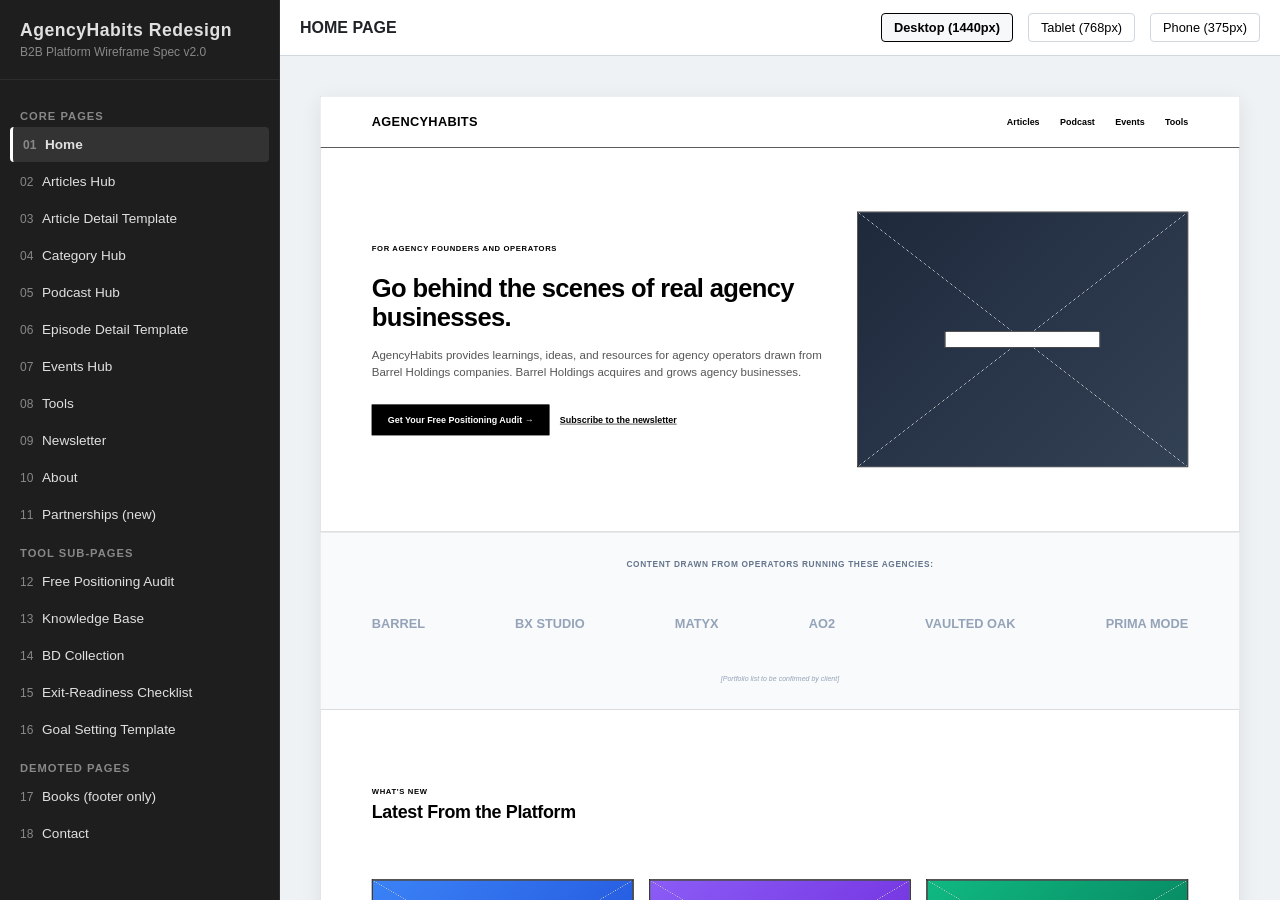
==== commit 6ca30bce: "fix(wireframe): resolve template literal escape syntax errors and sync pages to v2.3" ====
--- a/agencyhabits-wireframe/index.html
+++ b/agencyhabits-wireframe/index.html
@@ -4,7 +4,7 @@
   <meta charset="UTF-8">
   <meta name="viewport" content="width=device-width, initial-scale=1.0">
   <title>AgencyHabits Redesign — Wireframes Spec</title>
-  <link rel="stylesheet" href="styles.css">
+  <link rel="stylesheet" href="styles.css?v=2.3">
 </head>
 <body>
 
@@ -20,23 +20,23 @@
       <div class="menu-item active" data-page-id="home" onclick="navigateTo('home')">
         <span class="menu-item-num">01</span> Home
       </div>
-      <div class="menu-item" data-page-id="read" onclick="navigateTo('read')">
-        <span class="menu-item-num">02</span> Read (Articles Hub)
+      <div class="menu-item" data-page-id="articles" onclick="navigateTo('articles')">
+        <span class="menu-item-num">02</span> Articles Hub
+      </div>
+      <div class="menu-item" data-page-id="article_template" onclick="navigateTo('article_template')">
+        <span class="menu-item-num">03</span> Article Detail Template
       </div>
       <div class="menu-item" data-page-id="category_hub" onclick="navigateTo('category_hub')">
-        <span class="menu-item-num">03</span> Category Hub
+        <span class="menu-item-num">04</span> Category Hub
       </div>
-      <div class="menu-item" data-page-id="article_template" onclick="navigateTo('article_template')">
-        <span class="menu-item-num">04</span> Article Detail Template
-      </div>
-      <div class="menu-item" data-page-id="listen" onclick="navigateTo('listen')">
-        <span class="menu-item-num">05</span> Listen (Podcast Hub)
+      <div class="menu-item" data-page-id="podcast" onclick="navigateTo('podcast')">
+        <span class="menu-item-num">05</span> Podcast Hub
       </div>
       <div class="menu-item" data-page-id="episode_template" onclick="navigateTo('episode_template')">
         <span class="menu-item-num">06</span> Episode Detail Template
       </div>
-      <div class="menu-item" data-page-id="gather" onclick="navigateTo('gather')">
-        <span class="menu-item-num">07</span> Gather (Events Hub)
+      <div class="menu-item" data-page-id="events" onclick="navigateTo('events')">
+        <span class="menu-item-num">07</span> Events Hub
       </div>
       <div class="menu-item" data-page-id="tools" onclick="navigateTo('tools')">
         <span class="menu-item-num">08</span> Tools
@@ -47,13 +47,13 @@
       <div class="menu-item" data-page-id="about" onclick="navigateTo('about')">
         <span class="menu-item-num">10</span> About
       </div>
-      <div class="menu-item" data-page-id="start_here" onclick="navigateTo('start_here')">
-        <span class="menu-item-num">11</span> Start Here
+      <div class="menu-item" data-page-id="partnerships" onclick="navigateTo('partnerships')">
+        <span class="menu-item-num">11</span> Partnerships (new)
       </div>
 
       <div class="menu-section-title">Tool Sub-Pages</div>
       <div class="menu-item" data-page-id="foundation" onclick="navigateTo('foundation')">
-        <span class="menu-item-num">12</span> Foundation App
+        <span class="menu-item-num">12</span> Free Positioning Audit
       </div>
       <div class="menu-item" data-page-id="kb" onclick="navigateTo('kb')">
         <span class="menu-item-num">13</span> Knowledge Base
@@ -117,6 +117,6 @@
     </div>
   </div>
 
-  <script src="app.js"></script>
+  <script src="app.js?v=2.3"></script>
 </body>
 </html>
--- a/agencyhabits-wireframe/styles.css
+++ b/agencyhabits-wireframe/styles.css
@@ -1300,3 +1300,26 @@
     display: flex;
   }
 }
+
+/* 6. V2.3 ADDITIONS */
+.wf-badge-premium {
+  display: inline-block;
+  background-color: #000000;
+  color: #ffffff;
+  padding: 2px 8px;
+  font-size: 9px;
+  font-weight: 800;
+  letter-spacing: 0.5px;
+  text-transform: uppercase;
+}
+
+.wf-sponsor-card {
+  border: 1px solid var(--wf-border);
+  background-color: var(--wf-bg);
+  padding: 32px;
+  display: flex;
+  flex-direction: column;
+  justify-content: space-between;
+  height: 100%;
+}
+
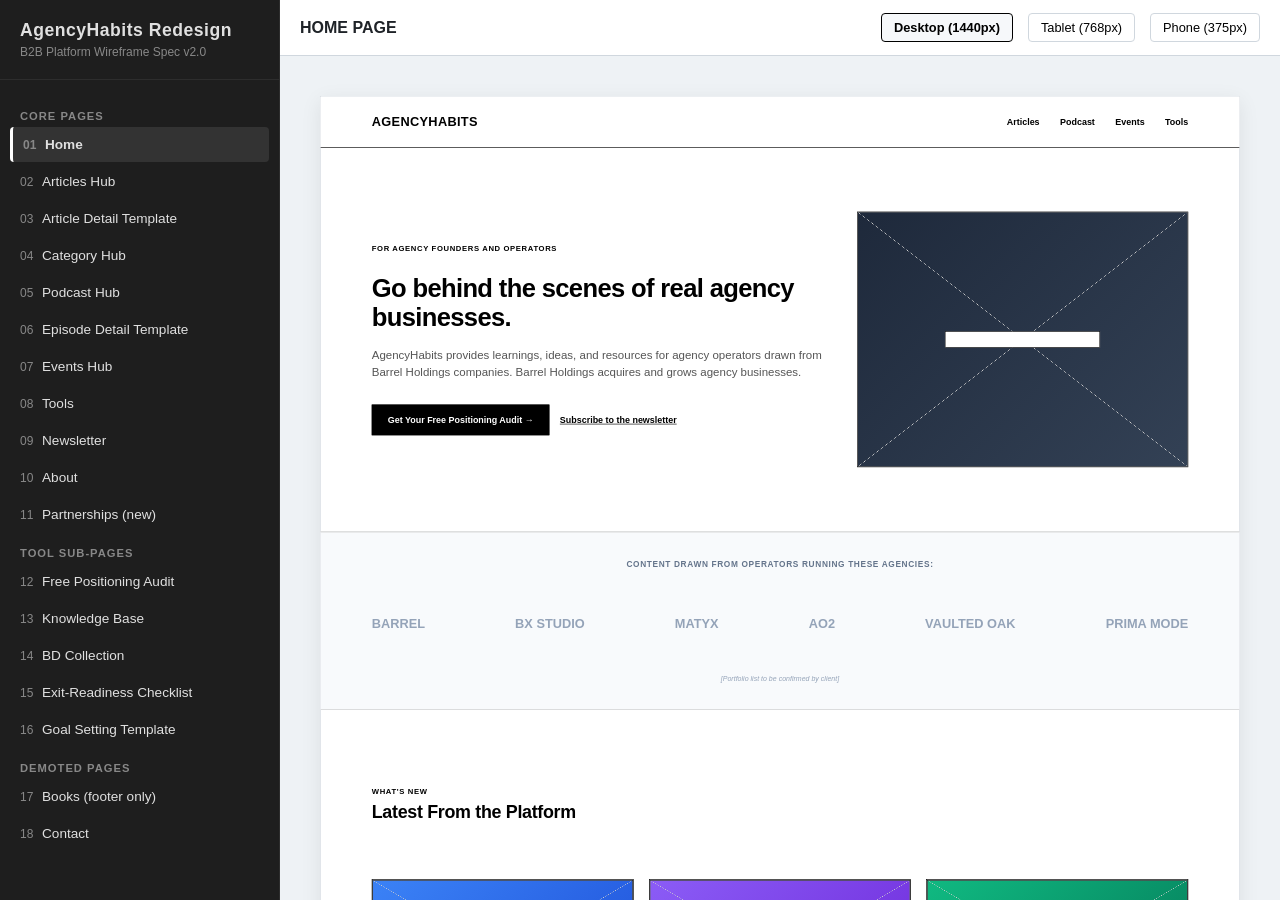
==== commit 3acaef83: "feat(wireframe): implement home page two-column start here, share order, category tab-toggling, part" ====
--- a/agencyhabits-wireframe/index.html
+++ b/agencyhabits-wireframe/index.html
@@ -105,6 +105,15 @@
         </div>
       </div>
     </div>
+
+    <!-- Sticky Mobile Bottom Bar (SIMULATION) -->
+    <div class="wf-sticky-mobile-bar" id="wf-sticky-mobile-bar">
+      <span style="font-size: 11px; font-weight: 700; letter-spacing: 0.5px; text-transform: uppercase; color: #ffffff;">Free Positioning Audit</span>
+      <div style="display: flex; gap: 8px; align-items: center;">
+        <button class="wf-btn" style="height: 32px; padding: 0 12px; font-size: 11px; background: #ffffff; color: #000000; border: 1px solid #ffffff; font-weight: bold; cursor: pointer;" onclick="window.open('https://foundation.agencyhabits.com', '_blank')">Get Free Audit →</button>
+        <button class="wf-btn" style="height: 32px; padding: 0 12px; font-size: 11px; background: transparent; color: #ffffff; border: 1px solid rgba(255,255,255,0.4); font-weight: bold; cursor: pointer;" onclick="navigateTo('newsletter')">Subscribe</button>
+      </div>
+    </div>
   </main>
 
 
--- a/agencyhabits-wireframe/styles.css
+++ b/agencyhabits-wireframe/styles.css
@@ -1323,3 +1323,19 @@
   height: 100%;
 }
 
+.wf-sticky-mobile-bar {
+  position: absolute;
+  bottom: 0;
+  left: 0;
+  right: 0;
+  height: 60px;
+  background-color: #000000;
+  color: #ffffff;
+  display: none; /* Controlled dynamically by JS scroll listener */
+  justify-content: space-between;
+  align-items: center;
+  padding: 0 20px;
+  box-shadow: 0 -4px 12px rgba(0, 0, 0, 0.2);
+  z-index: 100;
+}
+
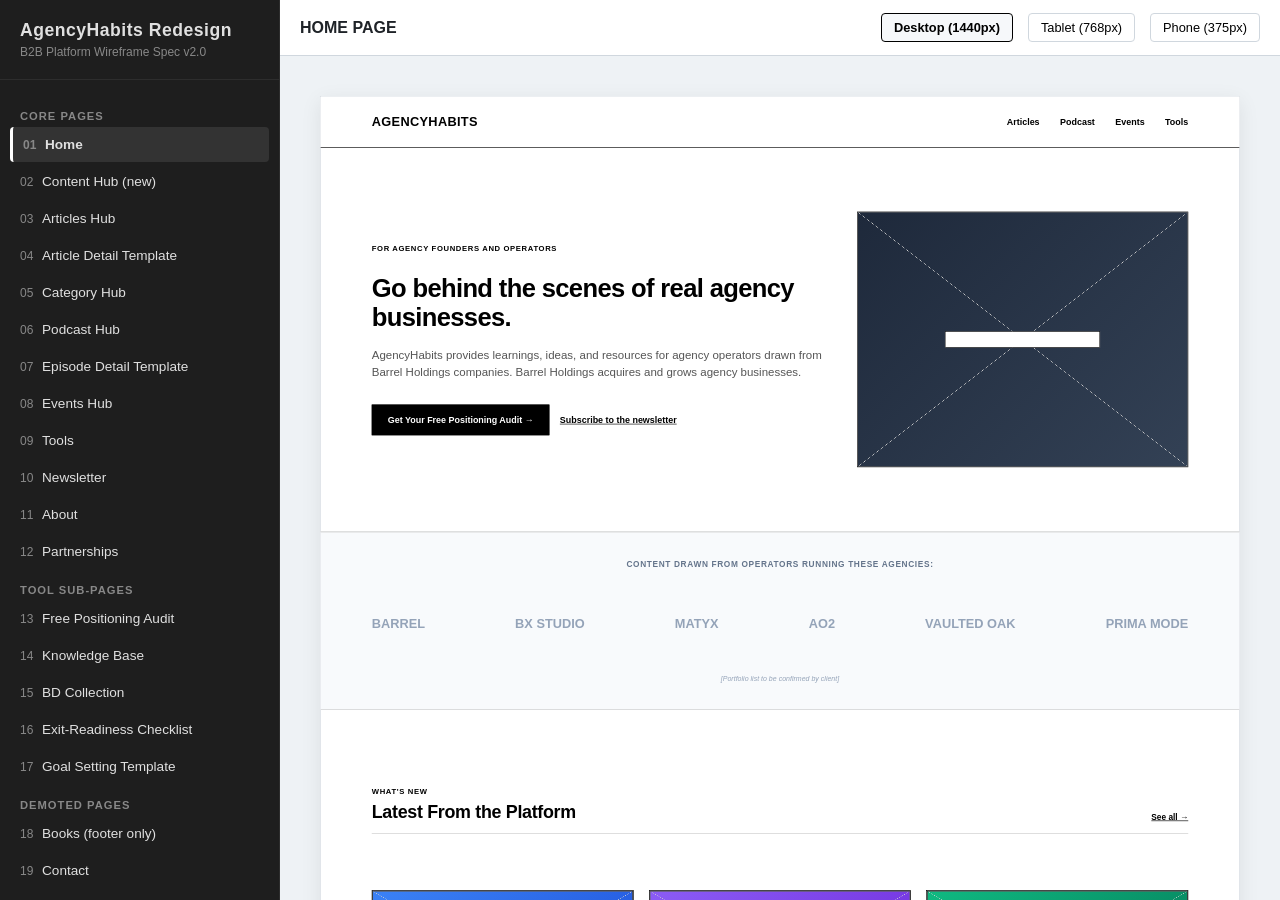
==== commit 47b3527c: "feat(wireframe): implement content hub page and navigation doorways" ====
--- a/agencyhabits-wireframe/index.html
+++ b/agencyhabits-wireframe/index.html
@@ -4,7 +4,7 @@
   <meta charset="UTF-8">
   <meta name="viewport" content="width=device-width, initial-scale=1.0">
   <title>AgencyHabits Redesign — Wireframes Spec</title>
-  <link rel="stylesheet" href="styles.css?v=2.3">
+  <link rel="stylesheet" href="styles.css?v=2.4">
 </head>
 <body>
 
@@ -20,60 +20,63 @@
       <div class="menu-item active" data-page-id="home" onclick="navigateTo('home')">
         <span class="menu-item-num">01</span> Home
       </div>
+      <div class="menu-item" data-page-id="content_hub" onclick="navigateTo('content_hub')">
+        <span class="menu-item-num">02</span> Content Hub (new)
+      </div>
       <div class="menu-item" data-page-id="articles" onclick="navigateTo('articles')">
-        <span class="menu-item-num">02</span> Articles Hub
+        <span class="menu-item-num">03</span> Articles Hub
       </div>
       <div class="menu-item" data-page-id="article_template" onclick="navigateTo('article_template')">
-        <span class="menu-item-num">03</span> Article Detail Template
+        <span class="menu-item-num">04</span> Article Detail Template
       </div>
       <div class="menu-item" data-page-id="category_hub" onclick="navigateTo('category_hub')">
-        <span class="menu-item-num">04</span> Category Hub
+        <span class="menu-item-num">05</span> Category Hub
       </div>
       <div class="menu-item" data-page-id="podcast" onclick="navigateTo('podcast')">
-        <span class="menu-item-num">05</span> Podcast Hub
+        <span class="menu-item-num">06</span> Podcast Hub
       </div>
       <div class="menu-item" data-page-id="episode_template" onclick="navigateTo('episode_template')">
-        <span class="menu-item-num">06</span> Episode Detail Template
+        <span class="menu-item-num">07</span> Episode Detail Template
       </div>
       <div class="menu-item" data-page-id="events" onclick="navigateTo('events')">
-        <span class="menu-item-num">07</span> Events Hub
+        <span class="menu-item-num">08</span> Events Hub
       </div>
       <div class="menu-item" data-page-id="tools" onclick="navigateTo('tools')">
-        <span class="menu-item-num">08</span> Tools
+        <span class="menu-item-num">09</span> Tools
       </div>
       <div class="menu-item" data-page-id="newsletter" onclick="navigateTo('newsletter')">
-        <span class="menu-item-num">09</span> Newsletter
+        <span class="menu-item-num">10</span> Newsletter
       </div>
       <div class="menu-item" data-page-id="about" onclick="navigateTo('about')">
-        <span class="menu-item-num">10</span> About
+        <span class="menu-item-num">11</span> About
       </div>
       <div class="menu-item" data-page-id="partnerships" onclick="navigateTo('partnerships')">
-        <span class="menu-item-num">11</span> Partnerships (new)
+        <span class="menu-item-num">12</span> Partnerships
       </div>
-
+ 
       <div class="menu-section-title">Tool Sub-Pages</div>
       <div class="menu-item" data-page-id="foundation" onclick="navigateTo('foundation')">
-        <span class="menu-item-num">12</span> Free Positioning Audit
+        <span class="menu-item-num">13</span> Free Positioning Audit
       </div>
       <div class="menu-item" data-page-id="kb" onclick="navigateTo('kb')">
-        <span class="menu-item-num">13</span> Knowledge Base
+        <span class="menu-item-num">14</span> Knowledge Base
       </div>
       <div class="menu-item" data-page-id="bizdev_collection" onclick="navigateTo('bizdev_collection')">
-        <span class="menu-item-num">14</span> BD Collection
+        <span class="menu-item-num">15</span> BD Collection
       </div>
       <div class="menu-item" data-page-id="exit_checklist" onclick="navigateTo('exit_checklist')">
-        <span class="menu-item-num">15</span> Exit-Readiness Checklist
+        <span class="menu-item-num">16</span> Exit-Readiness Checklist
       </div>
       <div class="menu-item" data-page-id="goal_template" onclick="navigateTo('goal_template')">
-        <span class="menu-item-num">16</span> Goal Setting Template
+        <span class="menu-item-num">17</span> Goal Setting Template
       </div>
-
+ 
       <div class="menu-section-title">Demoted Pages</div>
       <div class="menu-item" data-page-id="books" onclick="navigateTo('books')">
-        <span class="menu-item-num">17</span> Books (footer only)
+        <span class="menu-item-num">18</span> Books (footer only)
       </div>
       <div class="menu-item" data-page-id="contact" onclick="navigateTo('contact')">
-        <span class="menu-item-num">18</span> Contact
+        <span class="menu-item-num">19</span> Contact
       </div>
     </nav>
   </aside>
@@ -126,6 +129,6 @@
     </div>
   </div>
 
-  <script src="app.js?v=2.3"></script>
+  <script src="app.js?v=2.4"></script>
 </body>
 </html>
